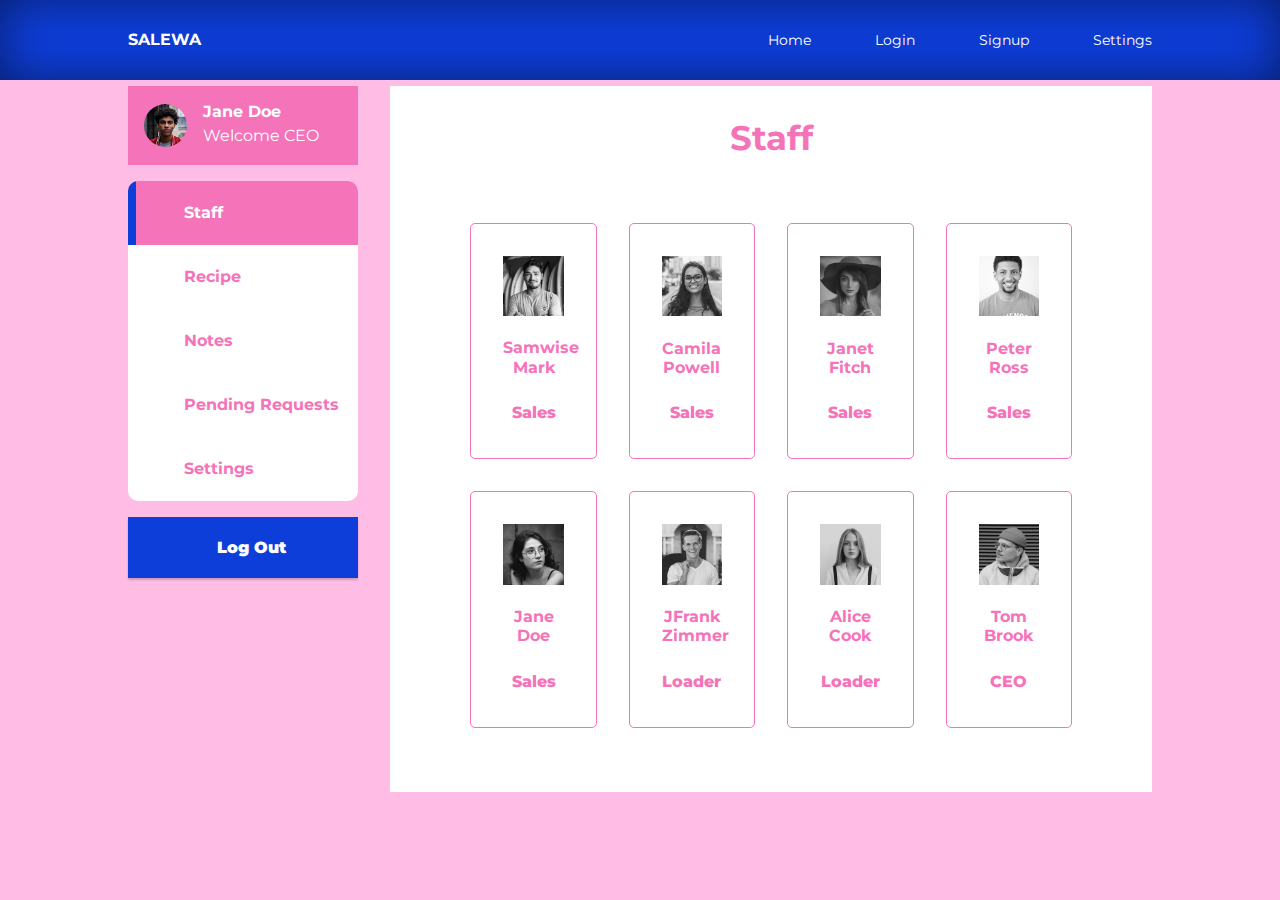
==== ceo.html @ d2c86ada "Add files via upload" ====
<!DOCTYPE html>
<html lang="en">
  <head>
    <meta charset="UTF-8" />
    <meta name="viewport" content="width=device-width, initial-scale=1.0" />

    <!--==================== FONT AWESOME ====================-->
    <link
      rel="stylesheet"
      href="https://cdnjs.cloudflare.com/ajax/libs/font-awesome/6.1.1/css/all.min.css"
      integrity="sha512-KfkfwYDsLkIlwQp6LFnl8zNdLGxu9YAA1QvwINks4PhcElQSvqcyVLLD9aMhXd13uQjoXtEKNosOWaZqXgel0g=="
      crossorigin="anonymous"
      referrerpolicy="no-referrer"
    />
    <!--=============== CSS ===============-->
    <link rel="stylesheet" href="./assets/css/style.css" />
    <link rel="stylesheet" href="./assets/css/ceo.css" />
    <link
      rel="stylesheet"
      href="https://unicons.iconscout.com/release/v4.0.0/css/line.css"
    />
    <title>Salewa: CEO</title>
  </head>

  <body>
    <!-- BEGINING OF NAVBAR -->
    <nav>
      <div class="container nav_container">
        <a href="index.html">
          <h4>SALEWA</h4>
        </a>
        <ul class="nav__menu">
          <li><a href="index.html">Home</a></li>
          <li><a href="./signin.html">Login</a></li>
          <li><a href="./signup.html">Signup</a></li>
          <li class="active"><a href="./ceo.html">Settings</a></li>
        </ul>
        <button id="open-menu-btn">
          <i class="fa fa-bars" aria-hidden="true"></i>
        </button>
        <button id="close-menu-btn">
          <i class="fa fa-times" aria-hidden="true"></i>
        </button>
      </div>
    </nav>

    <!-- END OF NAVBAR -->

    <main>
      <div class="container">
        <!-- Left Side -->
        <div class="left">
          <a class="profile">
            <div class="profile-photo">
              <img src="./assets/images/CEOprofile.jpg" alt="" />
            </div>
            <div class="handle">
              <h4>Jane Doe</h4>
              <p class="text-muted">Welcome CEO</p>
            </div>
          </a>

          <!-- Left Sidebar -->
          <div class="sidebar">
            <a class="menu-item active" data-target="#staff">
              <span><i class="uil uil-user-circle"></i></span>
              <h3>Staff</h3>
            </a>
            <a class="menu-item" data-target="#recipe">
              <span><i class="uil uil-book-open"></i></span>
              <h3>Recipe</h3>
            </a>
            <a class="menu-item" data-target="#notes">
              <span><i class="uil uil-notes"></i></span>
              <h3>Notes</h3>
            </a>
            <a class="menu-item" data-target="#pending-requests">
              <span><i class="uil uil-envelope-alt"></i></span>
              <h3>Pending Requests</h3>
            </a>
            <a class="menu-item" data-target="#settings">
              <span><i class="uil uil-setting"></i></span>
              <h3>Settings</h3>
            </a>
          </div>
          <div class="logout">
            <a class="btn btn-primary logout__button">
              <i class="uil uil-user-minus"></i><strong>Log Out</strong></a
            >
          </div>
        </div>

        <!-- Right Side -->
        <div class="right">
          <!--Begining of Staff-->
          <section class="section staff active" data-content id="staff">
            <h2>Staff</h2>
            <div class="staff__container">
              <article class="team__member">
                <div class="team__member-image">
                  <img src="./assets/images/tm1.jpg" />
                </div>
                <div class="team__member-info">
                  <h4>Samwise Mark</h4>
                  <p>Sales</p>
                </div>
              </article>
              <article class="team__member">
                <div class="team__member-image">
                  <img src="./assets/images/tm2.jpg" />
                </div>
                <div class="team__member-info">
                  <h4>Camila Powell</h4>
                  <p>Sales</p>
                </div>
              </article>
              <article class="team__member">
                <div class="team__member-image">
                  <img src="./assets/images/tm3.jpg" />
                </div>
                <div class="team__member-info">
                  <h4>Janet Fitch</h4>
                  <p>Sales</p>
                </div>
              </article>
              <article class="team__member">
                <div class="team__member-image">
                  <img src="./assets/images/tm4.jpg" />
                </div>
                <div class="team__member-info">
                  <h4>Peter Ross</h4>
                  <p>Sales</p>
                </div>
              </article>
              <article class="team__member">
                <div class="team__member-image">
                  <img src="./assets/images/tm5.jpg" />
                </div>
                <div class="team__member-info">
                  <h4>Jane Doe</h4>
                  <p>Sales</p>
                </div>
              </article>
              <article class="team__member">
                <div class="team__member-image">
                  <img src="./assets/images/tm6.jpg" />
                </div>
                <div class="team__member-info">
                  <h4>JFrank Zimmer</h4>
                  <p>Loader</p>
                </div>
              </article>
              <article class="team__member">
                <div class="team__member-image">
                  <img src="./assets/images/tm7.jpg" />
                </div>
                <div class="team__member-info">
                  <h4>Alice Cook</h4>
                  <p>Loader</p>
                </div>
              </article>
              <article class="team__member">
                <div class="team__member-image">
                  <img src="./assets/images/tm8.jpg" />
                </div>
                <div class="team__member-info">
                  <h4>Tom Brook</h4>
                  <p>CEO</p>
                </div>
              </article>
            </div>
          </section>
          <!--End of Staff-->

          <!--Begining of Recipe-->
          <section class="section recipes" data-content id="recipe">
            <h2>Recipe</h2>
            <div class="recipe__container">
              <article class="recipe">
                <div class="recipe__icon">
                  <i class="fa fa-plus" aria-hidden="true"></i>
                </div>
                <div class="recipe-menu">
                  <h4>White Cake Recipe</h4>
                  <div class="p">
                    <h5>Ingredients</h5>
                    <ul>
                      <li>1 cup white sugar</li>
                      <li>½ cup unsalted butter</li>
                      <li>2 large eggs</li>
                      <li>2 teaspoons vanilla extract</li>
                      <li>1 ½ cups all-purpose flour</li>
                      <li>1 ¾ teaspoons baking powder</li>
                      <li>½ cup milk</li>
                    </ul>
                    <br />
                    <h5>Directions</h5>
                    <ul>
                      <li>
                        Preheat the oven to 350 degrees F (175 degrees C).
                        Grease and flour a 9-inch square cake pan.
                      </li>
                      <li>
                        Cream sugar and butter together in a mixing bowl. Add
                        eggs, one at a time, beating briefly after each
                        addition. Mix in vanilla.
                      </li>
                      <li>
                        Combine flour and baking powder in a separate bowl. Add
                        to the wet ingredients and mix well. Add milk and stir
                        until smooth.
                      </li>
                      <li>
                        Pour batter into the prepared cake pan.Bake in the
                        preheated oven until the top springs back when lightly
                        touched, 30 to 40 minutes.
                      </li>
                      <li>Remove from the oven and cool completely. Enjoy!</li>
                    </ul>
                    <br />
                    <span class="action">
                      <button class="btn btn-primary">Edit Recipe</button>
                      <button class="btn btn-danger">Delete Recipe</button>
                    </span>
                  </div>
                </div>
              </article>
              <article class="recipe">
                <div class="recipe__icon">
                  <i class="fa fa-plus" aria-hidden="true"></i>
                </div>
                <div class="qrecipe-menu">
                  <h4>White Cake Recipe</h4>
                  <div class="p">
                    <h5>Ingredients</h5>
                    <ul>
                      <li>1 cup white sugar</li>
                      <li>½ cup unsalted butter</li>
                      <li>2 large eggs</li>
                      <li>2 teaspoons vanilla extract</li>
                      <li>1 ½ cups all-purpose flour</li>
                      <li>1 ¾ teaspoons baking powder</li>
                      <li>½ cup milk</li>
                    </ul>
                    <br />
                    <h5>Directions</h5>
                    <ul>
                      <li>
                        Preheat the oven to 350 degrees F (175 degrees C).
                        Grease and flour a 9-inch square cake pan.
                      </li>
                      <li>
                        Cream sugar and butter together in a mixing bowl. Add
                        eggs, one at a time, beating briefly after each
                        addition. Mix in vanilla.
                      </li>
                      <li>
                        Combine flour and baking powder in a separate bowl. Add
                        to the wet ingredients and mix well. Add milk and stir
                        until smooth.
                      </li>
                      <li>
                        Pour batter into the prepared cake pan.Bake in the
                        preheated oven until the top springs back when lightly
                        touched, 30 to 40 minutes.
                      </li>
                      <li>Remove from the oven and cool completely. Enjoy!</li>
                    </ul>
                    <br />
                    <span class="action">
                      <button class="btn btn-primary">Edit Recipe</button>
                      <button class="btn btn-danger">Delete Recipe</button>
                    </span>
                  </div>
                </div>
              </article>
              <article class="recipe">
                <div class="recipe__icon">
                  <i class="fa fa-plus" aria-hidden="true"></i>
                </div>
                <div class="recipe-menu">
                  <h4>White Cake Recipe</h4>
                  <div class="p">
                    <h5>Ingredients</h5>
                    <ul>
                      <li>1 cup white sugar</li>
                      <li>½ cup unsalted butter</li>
                      <li>2 large eggs</li>
                      <li>2 teaspoons vanilla extract</li>
                      <li>1 ½ cups all-purpose flour</li>
                      <li>1 ¾ teaspoons baking powder</li>
                      <li>½ cup milk</li>
                    </ul>
                    <br />
                    <h5>Directions</h5>
                    <ul>
                      <li>
                        Preheat the oven to 350 degrees F (175 degrees C).
                        Grease and flour a 9-inch square cake pan.
                      </li>
                      <li>
                        Cream sugar and butter together in a mixing bowl. Add
                        eggs, one at a time, beating briefly after each
                        addition. Mix in vanilla.
                      </li>
                      <li>
                        Combine flour and baking powder in a separate bowl. Add
                        to the wet ingredients and mix well. Add milk and stir
                        until smooth.
                      </li>
                      <li>
                        Pour batter into the prepared cake pan.Bake in the
                        preheated oven until the top springs back when lightly
                        touched, 30 to 40 minutes.
                      </li>
                      <li>Remove from the oven and cool completely. Enjoy!</li>
                    </ul>
                    <br />
                    <span class="action">
                      <button class="btn btn-primary">Edit Recipe</button>
                      <button class="btn btn-danger">Delete Recipe</button>
                    </span>
                  </div>
                </div>
              </article>
              <article class="recipe">
                <div class="recipe__icon">
                  <i class="fa fa-plus" aria-hidden="true"></i>
                </div>
                <div class="recipe-menu">
                  <h4>White Cake Recipe</h4>
                  <div class="p">
                    <h5>Ingredients</h5>
                    <ul>
                      <li>1 cup white sugar</li>
                      <li>½ cup unsalted butter</li>
                      <li>2 large eggs</li>
                      <li>2 teaspoons vanilla extract</li>
                      <li>1 ½ cups all-purpose flour</li>
                      <li>1 ¾ teaspoons baking powder</li>
                      <li>½ cup milk</li>
                    </ul>
                    <br />
                    <h5>Directions</h5>
                    <ul>
                      <li>
                        Preheat the oven to 350 degrees F (175 degrees C).
                        Grease and flour a 9-inch square cake pan.
                      </li>
                      <li>
                        Cream sugar and butter together in a mixing bowl. Add
                        eggs, one at a time, beating briefly after each
                        addition. Mix in vanilla.
                      </li>
                      <li>
                        Combine flour and baking powder in a separate bowl. Add
                        to the wet ingredients and mix well. Add milk and stir
                        until smooth.
                      </li>
                      <li>
                        Pour batter into the prepared cake pan.Bake in the
                        preheated oven until the top springs back when lightly
                        touched, 30 to 40 minutes.
                      </li>
                      <li>Remove from the oven and cool completely. Enjoy!</li>
                    </ul>
                    <br />
                    <span class="action">
                      <button class="btn btn-primary">Edit Recipe</button>
                      <button class="btn btn-danger">Delete Recipe</button>
                    </span>
                  </div>
                </div>
              </article>
              <article class="recipe">
                <div class="recipe__icon">
                  <i class="fa fa-plus" aria-hidden="true"></i>
                </div>
                <div class="recipe-menu">
                  <h4>White Cake Recipe</h4>
                  <div class="p">
                    <h5>Ingredients</h5>
                    <ul>
                      <li>1 cup white sugar</li>
                      <li>½ cup unsalted butter</li>
                      <li>2 large eggs</li>
                      <li>2 teaspoons vanilla extract</li>
                      <li>1 ½ cups all-purpose flour</li>
                      <li>1 ¾ teaspoons baking powder</li>
                      <li>½ cup milk</li>
                    </ul>
                    <br />
                    <h5>Directions</h5>
                    <ul>
                      <li>
                        Preheat the oven to 350 degrees F (175 degrees C).
                        Grease and flour a 9-inch square cake pan.
                      </li>
                      <li>
                        Cream sugar and butter together in a mixing bowl. Add
                        eggs, one at a time, beating briefly after each
                        addition. Mix in vanilla.
                      </li>
                      <li>
                        Combine flour and baking powder in a separate bowl. Add
                        to the wet ingredients and mix well. Add milk and stir
                        until smooth.
                      </li>
                      <li>
                        Pour batter into the prepared cake pan.Bake in the
                        preheated oven until the top springs back when lightly
                        touched, 30 to 40 minutes.
                      </li>
                      <li>Remove from the oven and cool completely. Enjoy!</li>
                    </ul>
                    <br />
                    <span class="action">
                      <button class="btn btn-primary">Edit Recipe</button>
                      <button class="btn btn-danger">Delete Recipe</button>
                    </span>
                  </div>
                </div>
              </article>
            </div>
            <button class="add-recipe btn btn-primary">Add Recipe</button>
            <p id="turn-on">See More...</p>
            <p id="turn-off">See Less...</p>
          </section>
          <!--End of Recipe-->

          <!--Begining of Notes-->
          <section class="section note recipes" data-content id="notes">
            <h2>Notes</h2>
            <div class="recipe__container">
              <article class="recipe">
                <div class="recipe__icon">
                  <i class="fa fa-plus" aria-hidden="true"></i>
                </div>
                <div class="recipe-menu">
                  <h4>Lorem</h4>
                  <div class="p">
                    <p>
                      Lorem ipsum dolor sit amet consectetur adipisicing elit.
                      Quia fugiat natus tenetur beatae incidunt qui a
                      repudiandae cupiditate eveniet corporis! Illum veniam,
                      praesentium culpa placeat ducimus non voluptates explicabo
                      dolore?
                    </p>
                    <span class="action">
                      <button class="btn btn-primary">Edit Note</button>
                      <button class="btn btn-danger">Delete Note</button>
                    </span>
                  </div>
                </div>
              </article>
              <article class="recipe">
                <div class="recipe__icon">
                  <i class="fa fa-plus" aria-hidden="true"></i>
                </div>
                <div class="recipe-menu">
                  <h4>Lorem</h4>
                  <div class="p">
                    <p>
                      Lorem ipsum dolor sit amet consectetur adipisicing elit.
                      Quia fugiat natus tenetur beatae incidunt qui a
                      repudiandae cupiditate eveniet corporis! Illum veniam,
                      praesentium culpa placeat ducimus non voluptates explicabo
                      dolore?
                    </p>
                    <span class="action">
                      <button class="btn btn-primary">Edit Note</button>
                      <button class="btn btn-danger">Delete Note</button>
                    </span>
                  </div>
                </div>
              </article>
              <article class="recipe">
                <div class="recipe__icon">
                  <i class="fa fa-plus" aria-hidden="true"></i>
                </div>
                <div class="recipe-menu">
                  <h4>Lorem</h4>
                  <div class="p">
                    <p>
                      Lorem ipsum dolor sit amet consectetur adipisicing elit.
                      Quia fugiat natus tenetur beatae incidunt qui a
                      repudiandae cupiditate eveniet corporis! Illum veniam,
                      praesentium culpa placeat ducimus non voluptates explicabo
                      dolore?
                    </p>
                    <span class="action">
                      <button class="btn btn-primary">Edit Note</button>
                      <button class="btn btn-danger">Delete Note</button>
                    </span>
                  </div>
                </div>
              </article>
            </div>
            <br />
            <button class="add-note btn btn-primary">Add Note</button>
            <p id="turn-on">See More...</p>
            <p id="turn-off">See Less...</p>
          </section>
          <!--End of Notes-->

          <!--Begining of Pending Requests-->
          <section
            class="section pending-requests"
            data-content
            id="pending-requests"
          >
            <div class="requests">
              <h2>Pending Requests</h2>
              <!-- Request -->
              <div class="request">
                <div class="info">
                  <div class="profile-photo">
                    <img src="./assets/images/tm4.jpg" alt="" />
                  </div>
                  <div>
                    <h5>Peter Ross</h5>
                    <p class="request-details">
                      Phone number change in profile
                    </p>
                    <small>2 days ago</small>
                  </div>
                </div>
                <div class="action">
                  <button class="btn btn-primary">Approve</button>
                  <button class="btn btn-danger">Decline</button>
                </div>
              </div>
              <!-- Request -->
              <div class="request">
                <div class="info">
                  <div class="profile-photo">
                    <img src="./assets/images/tm7.jpg" alt="" />
                  </div>
                  <div>
                    <h5>Alice Cook</h5>
                    <p class="request-details">Sign-up request</p>
                    <small>9 hours ago</small>
                  </div>
                </div>
                <div class="action">
                  <button class="btn btn-primary">Approve</button>
                  <button class="btn btn-danger">Decline</button>
                </div>
              </div>
            </div>
          </section>
          <!--End of Pending Requests-->

          <!--Begining of Settings-->
          <section class="section settings" data-content id="settings">
            <div class="setting">
              <h2>Settings</h2>
              <!-- Expenses -->
              <!-- <div class="expenses">
                
              </div> -->
              <!-- Price per item -->
              <div class="price-per-item">
                <h3>Product List</h3>
                <div class="info">
                  <table>
                    <tr>
                      <th>Item</th>
                      <th>Price</th>
                    </tr>
                    <tr>
                      <td class="item">8 inches single-layer Vanila Cake</td>
                      <td class="price">N8,000</td>
                    </tr>
                    <tr>
                      <td class="item">8 inches single-layer Vanila Cake</td>
                      <td class="price">N8,000</td>
                    </tr>
                    <tr>
                      <td class="item">8 inches single-layer Vanila Cake</td>
                      <td class="price">N8,000</td>
                    </tr>
                    <tr>
                      <td class="item">8 inches single-layer Vanila Cake</td>
                      <td class="price">N8,000</td>
                    </tr>
                    <tr>
                      <td class="item">8 inches single-layer Vanila Cake</td>
                      <td class="price">N8,000</td>
                    </tr>
                    <tr>
                      <td class="item">8 inches single-layer Vanila Cake</td>
                      <td class="price">N8,000</td>
                    </tr>
                  </table>
                </div>
                <div class="price-action">
                  <button class="btn btn-primary">Edit</button>
                </div>
              </div>
              <!-- Update Company Profile -->
              <div class="profile-update">
                <h3>Profile Update</h3>
                <div class="info">
                  <div class="company--logo">
                    <h4>Company Logo</h4>
                    <img
                      class="company-logo"
                      src="./assets/images/logo.png"
                      alt=""
                    />
                    <button class="btn btn-primary">Change</button>
                  </div>
                  <div class="language">
                    <label for="languages">Select Language:</label>
                    <select name="languages" id="languages">
                      <option selected value="English">English</option>
                      <option value="French">French</option>
                      <option value="Italian">Italian</option>
                      <option value="German">Greman</option>
                    </select>
                  </div>
                  <div class="bakery-name">
                    <h4>Bakery Name</h4>
                    <p class="bakery-name request">Lorem, ipsum.</p>
                    <button class="btn btn-primary">Edit</button>
                  </div>
                  <div class="motto">
                    <h4>Motto</h4>
                    <p class="motto request">
                      Lorem ipsum dolor sit amet, consectetur adipisicing elit.
                      Adipisci illum sit quaerat facilis voluptates provident
                      possimus earum omnis sint? Error, ut quam eaque
                      repudiandae in vitae vero porro earum facere?
                    </p>
                    <button class="btn btn-primary">Edit</button>
                  </div>
                  <div class="address">
                    <h4>Company Address</h4>
                    <p class="address request">
                      Lorem ipsum dolor, sit amet consectetur adipisicing elit.
                      Quo, sapiente.
                    </p>
                    <button class="btn btn-primary">Edit</button>
                  </div>
                  <div class="anniversary-date">
                    <h4>Anniversary Date</h4>
                    <p class="anniversary request">10th July 2023</p>
                    <input class="btn btn-primary" type="date" />
                  </div>
                </div>
              </div>
            </div>
          </section>
          <!--End of Settings-->
        </div>
      </div>
    </main>

    <!-- Staff Pop-up -->
    <div class="open-staff">
      <div class="card container">
        <div class="staff-info request">
          <div class="profile-items">
            <div class="profile-photo">
              <img src="./assets/images/tm7.jpg" alt="" />
            </div>
            <div>
              <h3>Alice Cook</h3>
              <p>Sales</p>
            </div>
          </div>
          <div class="close-btn">
            <a class="close-modal">Close</a>
          </div>
        </div>
        <!-- Staff Profile -->
        <div class="staff-profile">
          <h3>Profile</h3>
          <p>
            <strong>Name:</strong> Alice Cook <br />
            <strong>Email: </strong> user@example.com <br />
            <strong>Address:</strong> Lorem ipsum dolor sit amet consectetur
            adipisicing elit. Quis? <br />
            <strong>Phone Number:</strong> 0123 456 7890 <br />
            <strong>Sex:</strong> Female <br />
            <strong>Date of Birth:</strong> 12th June 1998
          </p>
          <button class="btn btn-primary">Edit</button>
        </div>
        <!-- sales Record -->
        <div class="sales-record">
          <h3>Sales Record</h3>
          <div class="info">
            <table>
              <tr>
                <th>Date</th>
                <th>Products</th>
                <th>
                  QTY <br />
                  Loaded
                </th>
                <th>QTY <br />Returned</th>
                <th>QTY <br />Changed</th>
                <th>
                  QTY <br />
                  Sold
                </th>
                <th>
                  Total <br />
                  Amount
                </th>
              </tr>
              <tr>
                <td class="date" rowspan="4">20-06-2023</td>
                <td class="item">Bread</td>
                <td class="qty-loaded">20</td>
                <td class="qty-returned">2</td>
                <td class="qty-changed">5</td>
                <td class="qty-sold">14</td>
                <td class="total">N11,490</td>
              </tr>
              <tr>
                <td class="item">Biscuit</td>
                <td class="qty-loaded">20</td>
                <td class="qty-returned">2</td>
                <td class="qty-changed">5</td>
                <td class="qty-sold">14</td>
                <td class="total">N11,490</td>
              </tr>
              <tr>
                <td class="item">Cookies</td>
                <td class="qty-loaded">30</td>
                <td class="qty-returned">2</td>
                <td class="qty-changed">5</td>
                <td class="qty-sold">14</td>
                <td class="total">N11,490</td>
              </tr>
              <tr>
                <td class="item">Coffee</td>
                <td class="qty-loaded">50</td>
                <td class="qty-returned">2</td>
                <td class="qty-changed">5</td>
                <td class="qty-sold">14</td>
                <td class="total">N11,490</td>
              </tr>
              <tr>
                <td class="date" rowspan="3">21-06-2023</td>
                <td class="item">Chocolate cake</td>
                <td class="qty-loaded">10</td>
                <td class="qty-returned">2</td>
                <td class="qty-changed">5</td>
                <td class="qty-sold">14</td>
                <td class="total">N11,490</td>
              </tr>
              <tr>
                <td class="item">Bread</td>
                <td class="qty-loaded">20</td>
                <td class="qty-returned">2</td>
                <td class="qty-changed">5</td>
                <td class="qty-sold">14</td>
                <td class="total">N11,490</td>
              </tr>
              <tr>
                <td class="item">Vanila Cake</td>
                <td class="qty-loaded">6</td>
                <td class="qty-returned">2</td>
                <td class="qty-changed">5</td>
                <td class="qty-sold">14</td>
                <td class="total">N11,490</td>
              </tr>
            </table>
          </div>
          <div class="expense-action">
            <button class="btn btn-primary">Download</button>
          </div>
        </div>
        <!-- Expenses -->
        <div class="expenses">
          <h3>Expenses</h3>
          <div class="info">
            <table>
              <tr>
                <th>Expenditure</th>
                <th>Amount</th>
              </tr>
              <tr>
                <td class="expense">12 liters fuel on the 2nd August, 2023</td>
                <td class="amount">N12,000</td>
              </tr>
              <tr>
                <td class="expense">Purchase of mixer equipment</td>
                <td class="amount">N7,000</td>
              </tr>
              <tr>
                <td class="expense">Change of faulty socket</td>
                <td class="amount">N1,000</td>
              </tr>
              <tr>
                <td class="expense">Staff Salary for July</td>
                <td class="amount">N30,000</td>
              </tr>
              <tr>
                <td class="total-expense">Total</td>
                <td class="total-amount">N50,000</td>
              </tr>
            </table>
          </div>
          <div class="expense-action">
            <button class="btn btn-primary">Edit</button>
          </div>
        </div>
      </div>
    </div>

    <!--=============== MAIN JS ===============-->
    <script src="./main.js"></script>
  </body>
</html>
---- assets/css/style.css ----
@import url("https://fonts.googleapis.com/css?family=Montserrat:200,300,400,500,600,700,800,900&display=swap");
/* CUSTOM PROPERTIES */

* {
  margin: 0;
  padding: 0;
  border: 0;
  outline: 0;
  text-decoration: none;
  box-sizing: border-box;
  list-style: none;
}

:root {
  --color-primary: #0e3eda;
  --color-success: #00bf8e;
  --color-warning: #f7c94b;
  --color-danger: #f02d2d;
  --color-danger-variant: rgba(247, 88, 66, 0.4);
  --color-white: #fff;
  --color-light: rgba(255, 255, 255, 0.7);
  --color-black: #000;
  --color-bg: #ffddee;
  --color-bg1: #ffbde6;
  --color-bg2: #f473b9;
  --container-width-lg: 80%;
  --container-width-md: 90%;
  --container-width-sm: 94%;
  --transition: all 0.4s ease;
  --card-padding: 1rem;
  --border-radius: 2rem;
}

body {
  font-family: "Montserrat", sans-serif;
  line-height: 1.7;
  color: var(--color-white);
  background: var(--color-bg1);
}

.container {
  width: var(--container-width-lg);
  margin: 0 auto;
}

section {
  padding: 6rem 0;
}

section h2 {
  text-align: center;
  margin-bottom: 4rem;
}

h1,
h2,
h3,
h4,
h5 {
  line-height: 1.2;
}

h1 {
  font-size: 2.4rem;
}

h2 {
  font-size: 2.1rem;
}

h3 {
  font-size: 1.6rem;
}

h4 {
  font-size: 1.3.4rem;
}

a {
  color: var(--color-white);
}

hr {
  color: var(--color-bg2);
}

img {
  width: 100%;
  display: block;
  object-fit: cover;
}

.btn {
  display: inline-block;
  background: var(--color-white);
  color: var(--color-black);
  padding: 1rem 2rem;
  border: 1px solid transparent;
  font-weight: 500;
  transition: var(--transition);
}

.btn:hover {
  background: var(--color-bg2);
  color: var(--color-white);
  border-color: var(--color-white);
}

.btn-primary {
  background: var(--color-primary);
  color: var(--color-white);
}
/* BEGINING OF NAVBAR */

nav {
  width: 100vw;
  height: 5rem;
  position: fixed;
  top: 0;
  z-index: 11;
  background-color: var(--color-primary);
  box-shadow: inset 0 0 3rem rgba(0, 0, 0, 0.5);
}

.nav_container {
  height: 100%;
  display: flex;
  justify-content: space-between;
  align-items: center;
}

nav button {
  display: none;
}

.nav__menu {
  display: flex;
  align-items: center;
  gap: 4rem;
}

.nav__menu a {
  font-size: 0.9rem;
  font-weight: 400;
  transition: var(--transition);
}

.nav__menu a:hover {
  font-weight: 700;
}

.active {
  font-weight: 800;
}
/* END OF NAVBAR */

/* BEGINING OF HEADER */

header {
  position: relative;
  top: 5rem;
  overflow: hidden;
  height: 100vh;
  margin-bottom: 5rem;
}

.header__container {
  display: grid;
  grid-template-columns: 1fr 1fr;
  align-items: center;
  gap: 5rem;
  height: 100%;
}

.header__left p {
  margin: 1rem 0 2.4rem;
}
/* END OF header */

/* Footer Section */

footer {
  background: var(--color-white);
}

.footer-container {
  display: grid;
  grid-template-columns: 50% 23% 27%;
  gap: 1rem;
  padding: 2rem 0;
}

footer .col {
  display: flex;
  flex-direction: column;
  align-items: flex-start;
  margin-bottom: 20px;
}

footer .logo {
  margin-bottom: 30px;
  height: 5rem;
  width: auto;
}

footer h4 {
  font-size: 18px;
  padding-bottom: 20px;
  color: var(--color-bg2);
}

footer p {
  font-size: 16px;
  margin: 0 0 8px 0;
  color: #222;
}

footer a {
  font-size: 16px;
  text-decoration: none;
  color: #222;
  margin-bottom: 10px;
}

footer .follow {
  margin-top: 20px;
}

footer .follow i {
  color: #222;
  padding-right: 4px;
  cursor: pointer;
}

footer .install .row img {
  border: 1px solid var(--color-bg2);
  border-radius: 6px;
}

footer .install img {
  margin: 10px 0 15px 0;
}

footer .follow i:hover,
footer a:hover {
  color: var(--color-primary);
}

footer .copyright {
  width: 100%;
  text-align: center;
}

/* TABLET SIZE MEDIA QUERY */

@media screen and (max-width: 1000px) {
  .container {
    width: var(--container-width-md);
  }
  h1 {
    font-size: 2.2rem;
  }
  h2 {
    font-size: 1.7rem;
  }
  h3 {
    font-size: 1.4rem;
  }
  h4 {
    font-size: 1.2rem;
  }
  /* NAVBAR */
  nav button {
    display: inline-block;
    background: transparent;
    font-size: 1.8rem;
    color: var(--color-white);
    cursor: pointer;
  }
  nav button#close-menu-btn {
    display: none;
  }
  .nav__menu {
    position: fixed;
    top: 5rem;
    right: 5%;
    height: fit-content;
    width: 18rem;
    flex-direction: column;
    gap: 0;
    display: none;
  }
  .nav__menu li {
    width: 100%;
    height: 4rem;
    animation: animateNavItems 0.4s linear forwards;
    transform-origin: top right;
    opacity: 0;
  }
  .nav__menu li:nth-child(2) {
    animation-delay: 0.2s;
  }
  .nav__menu li:nth-child(3) {
    animation-delay: 0.4s;
  }
  .nav__menu li:nth-child(4) {
    animation-delay: 0.6s;
  }
  @keyframes animateNavItems {
    0% {
      transform: rotateZ(-90deg) rotateX(90deg) scale(0.1);
    }
    100% {
      transform: rotateZ(0deg) rotateX(0deg) scale(1);
      opacity: 1;
    }
  }
  .nav__menu li a {
    background: var(--color-primary);
    box-shadow: -4rem 6rem 10rem rgba(0, 0, 0, 0.6);
    width: 100%;
    height: 100%;
    display: grid;
    place-items: center;
  }
  .nav__menu li a:hover {
    background: var(--color-bg2);
  }

  /* header */

  /* Footer */

  .footer-container {
    display: grid;
    grid-template-columns: 40% 60%;
  }

  .col-1 {
    grid-column: 1 / span 2;
  }

  .copyright {
    grid-column: 1 / span 2;
  }
}

/* MOBILE SIZE MEDIA QUERY */

@media screen and (max-width: 590px) {
  h1,
  h2,
  h3,
  h4,
  h5 {
    line-height: 1;
  }

  h1 {
    font-size: 1.6rem;
  }

  h2 {
    font-size: 1.3rem;
  }

  h3 {
    font-size: 1rem;
  }

  h4 {
    font-size: 0.8rem;
  }
  .container {
    width: var(--container-width-sm);
  }
  /* NAVBAR */
  nav {
    padding: 0 1rem;
  }
  .nav__menu {
    right: 3%;
  }
  /* HEADER */

  .header__container {
    display: grid;
    grid-template-columns: 1fr;
    align-items: center;
    text-align: center;
    min-height: 85vh;
    height: max-content;
    margin-top: 0;
    gap: 0;
  }

  .header__right {
    grid-row: 1 / 1;
  }
  header {
    height: max-content;
    padding: 2rem;
  }
  .header__left p {
    margin-bottom: 1.3rem;
  }

  /* Footer */

  .footer-container {
    grid-template-columns: 1fr;
    padding: 0.3rem;
  }

  .col-1 {
    grid-column: 1 / 1;
  }

  .copyright {
    grid-column: 1 / 1;
  }
}
---- assets/css/ceo.css ----
main {
  position: relative;
  top: 5.4rem;
}

main .container {
  display: grid;
  grid-template-columns: 18vw auto;
  column-gap: 2rem;
  position: relative;
}

.btn {
  font-weight: 700;
  box-shadow: 0px 2px 2px 0px rgba(0, 0, 0, 0.2);
}

.profile-photo {
  width: 2.7rem;
  aspect-ratio: 1/1;
  border-radius: 50%;
  overflow: hidden;
}

.text-muted {
  color: var(--color-white);
}

/* left*/
main .container .left {
  height: max-content;
  position: sticky;
  top: 5.4rem;
}

main .container .left .profile {
  padding: var(--card-padding);
  background: var(--color-bg2);
  border-radius: var(--card-border-radius);
  display: flex;
  align-items: center;
  column-gap: 1rem;
  width: 100%;
}
/* sidebar */

.left .sidebar {
  margin-top: 1rem;
  background: var(--color-white);
  border-radius: 10px;
}

.left .sidebar .menu-item {
  display: flex;
  align-items: center;
  height: 4rem;
  cursor: pointer;
  transition: all 0.3s ease;
  position: relative;
}

.left .sidebar .menu-item:hover {
  background: var(--color-bg2);
}

.left .sidebar .menu-item:hover h3,
.left .sidebar .menu-item:hover i {
  color: var(--color-white);
}

.left .sidebar .menu-item:first-child:hover {
  border-radius: 10px 10px 0 0;
}

.left .sidebar .menu-item:last-child:hover {
  border-radius: 0 0 10px 10px;
}

.left .sidebar i {
  font-size: 1.4rem;
  color: var(--color-bg2);
  margin-left: 2rem;
  position: relative;
}

.left .sidebar i .notification-count {
  background: var(--color-danger);
  color: white;
  font-size: 0.7rem;
  width: fit-content;
  border-radius: 0.8rem;
  padding: 0.1rem 0.4rem;
  position: absolute;
  top: -0.2rem;
  right: -0.3rem;
}

.left .sidebar h3 {
  margin-left: 1.5rem;
  font-size: 1rem;
  color: var(--color-bg2);
}

.left .sidebar .active {
  background: var(--color-bg2);
}

.left .sidebar .active i,
.left .sidebar .active h3 {
  color: var(--color-white);
}

.left .sidebar .active::before {
  content: "";
  display: block;
  width: 0.5rem;
  height: 100%;
  position: absolute;
  background: var(--color-primary);
}

.left .sidebar .menu-item:first-child.active {
  overflow: hidden;
  border-radius: 10px 10px 0 0;
}

.left .sidebar .menu-item:last-child.active {
  overflow: hidden;
  border-radius: 0 0 10px 10px;
}

.left .btn {
  margin-top: 1rem;
  width: 100%;
  text-align: center;
  padding: 1rem 0;
}

.left .btn i {
  padding-right: 1rem;
}

/* Switching to different tabs */

section {
  display: none;
}

section.active[data-content] {
  display: block;
}

/* STAFF SECTION */

.staff {
  background: var(--color-white);
  padding: 2rem 5rem 4rem;
}

.staff h2 {
  color: var(--color-bg2);
}

.staff__container {
  display: grid;
  grid-template-columns: repeat(4, 1fr);
  gap: 2em;
}

.team__member {
  background: transparent;
  padding: 2rem;
  border: 1px solid var(--color-bg2);
  border-radius: 5px;
  transition: var(--transition);

  overflow: hidden;
  color: var(--color-bg2);
}

.team__member:hover {
  background: var(--color-bg2);
  border-color: transparent;
  color: var(--color-white);
}

.team__member-image {
  z-index: 1;
}

.team__member-image img {
  filter: saturate(0);
  z-index: 1;
}

.team__member:hover img {
  filter: saturate(1);
}

.team__member-info * {
  text-align: center;
  margin-top: 1.4rem;
}

/* END OF STAFF SECTION */

/* BEGINING OF RECIPE SECTION */

.recipes {
  background: var(--color-white);
  padding: 2rem 5rem 4rem;
}

.recipes .add-recipe {
  margin-top: 3rem;
  width: 15rem;
}

.recipes h2 {
  color: var(--color-bg2);
}

.recipe__container {
  display: grid;
  grid-template-columns: repeat(2, 1fr);
  gap: 1em;
}

.recipe {
  padding: 2rem;
  display: flex;
  align-items: center;
  gap: 1.4rem;
  height: fit-content;
  background: transparent;
  cursor: pointer;
  border: 1px solid var(--color-bg2);
  border-radius: 5px;
  color: var(--color-bg2);
}

.recipe h4 {
  font-size: 1rem;
  line-height: 2.2;
}

.recipe__icon {
  align-self: flex-start;
  font-size: 1.2rem;
}

.recipe .p {
  margin-top: 0.8rem;
  display: none;
}

.recipe.open {
  border: 1px solid transparent;
  color: var(--color-white);
  background: var(--color-bg2);
}

.recipe.open .p {
  display: block;
}

.action .btn-danger {
  background: var(--color-danger);
  color: var(--color-white);
}

.action .btn-primary:hover {
  background: var(--color-primary);
}

.recipes #turn-off,
.recipes #turn-on {
  width: 100%;
  display: grid;
  text-align: center;
  padding-top: 2rem;
  cursor: pointer;
  display: none;
}

/* END OF RECIPE SECTION */

/* NOTES SECTION */

.note.recipes .add-note {
  width: 15rem;
  margin-top: 1rem;
}

/* START OF PENDING REQUESTS */

.pending-requests {
  background: var(--color-white);
  padding: 2rem 5rem 4rem;
}

.requests {
  margin-top: 1rem;
}

.requests h2 {
  color: var(--color-bg2);
}

.pending-requests .profile-photo {
  width: 4.5rem;
  aspect-ratio: 1/1;
  border-radius: 100;
  overflow: hidden;
}

.request {
  background: transparent;
  padding: var(--card-padding);
  border: 1px solid var(--color-bg2);
  border-radius: 5px;
  margin-bottom: 0.7rem;
  color: var(--color-bg2);
  padding: 1rem 3rem;
}

.request .info {
  display: flex;
  gap: 1rem;
  margin-bottom: 1rem;
}

.request-details {
  color: var(--color-bg2);
}

.request .action {
  display: flex;
  gap: 1rem;
}

.action .btn-danger {
  background: var(--color-danger);
  color: var(--color-white);
}

.action .btn-primary:hover {
  background: var(--color-primary);
}

/* END OF PENDING REQUESTS */

/*BEGINING OF SETTINGS*/
.settings {
  background: var(--color-white);
  padding: 2rem 5rem 4rem;
}

.settings h2 {
  color: var(--color-bg2);
  margin-bottom: 0;
}

.settings h3,
.settings h4 {
  color: var(--color-bg2);
  text-align: center;
  padding: 1rem 0;
}

.settings p {
  color: var(--color-bg2);
}

.setting {
  display: grid;
  grid-template-columns: 1fr;
  gap: 1rem;
}

.profile-update img {
  display: block;
  margin: auto;
}

.profile-update {
  text-align: center;
}

table {
  width: 100%;
  padding: 2rem 0rem;
}
th {
  background: var(--color-bg2);
  height: 5rem;
  font-size: 1.5rem;
}
td {
  background: var(--color-bg1);
  height: 3rem;
  font-size: 1rem;
}
/*Expenses*/
.expense {
  padding-left: 3rem;
}
.amount {
  display: flex;
  align-items: center;
  justify-content: space-around;
}
.total-expense {
  background: var(--color-bg2);
  padding-left: 3rem;
}
.total-amount {
  background: var(--color-bg2);
  display: flex;
  align-items: center;
  justify-content: space-around;
}
.expense-action {
  display: flex;
  justify-content: end;
}

.expense-action button {
  width: 15rem;
}
/*Price of Items*/

.item {
  padding-left: 3rem;
}
.price {
  display: flex;
  align-items: center;
  justify-content: space-around;
}

.price-action {
  display: flex;
  justify-content: end;
}

.price-action button {
  width: 15rem;
}
/*Update Profile*/
.info {
  display: grid;
  gap: 2rem;
}

.company-logo {
  height: 20rem;
  width: auto;
  border-radius: 50%;
}
.language {
  color: var(--color-bg2);
  font-weight: 700;
  padding: 2rem 0;
}

.language option {
  background: var(--color-bg2);
  display: block;
  padding: 10px 20px;
}

/*END OF SETTINGS*/

/* BEGINING OF STAFF POPUP MODAL */
.open-staff {
  background: rgba(255, 255, 255, 0.5);
  width: 100vw;
  height: 100vh;
  position: fixed;
  top: 0;
  left: 0;
  z-index: 100;
  display: none;
  place-items: center;
  font-size: 0.9rem;
  overflow-y: auto;
}

.open-staff .card {
  background: var(--color-white);
  padding: 3rem;
  border-radius: var(--card-border-radius);
  width: 60%;
  box-shadow: 0 0 1rem var(--color-primary);
}

.open-staff button {
  margin-bottom: 3rem;
}

.open-staff .staff-info {
  display: flex;
  margin-bottom: 2rem;
  justify-content: space-between;
}
.profile-items {
  display: flex;
  gap: 1rem;
}

.profile-items .profile-photo {
  align-self: center;
}

.close-btn .close-modal {
  color: var(--color-bg2);
  cursor: pointer;
}

.staff-info,
.staff-profile,
.open-staff h3 {
  color: var(--color-bg2);
}

.staff-profile p {
  padding-bottom: 1rem;
}

.date,
.qty-loaded,
.qty-changed,
.qty-returned,
.qty-sold,
.total {
  text-align: center;
}

/* END OF STAFF POPUP MODAL */

/* SALES PAGE */
/* Current Day Sales */

.current {
  background: var(--color-white);
  padding: 2rem 5rem 4rem;
}

.current h2 {
  margin-bottom: 0;
}

.current h2,
.current h3,
.current h4 {
  color: var(--color-bg2);
  text-align: center;
  padding: 1rem 0;
}

.current .expense-action {
  gap: 1rem;
}

.current .date {
  background: var(--color-primary);
}

/* Records */

.records {
  background: var(--color-white);
  padding: 2rem 5rem 4rem;
}

.records h2 {
  margin-bottom: 0;
}

.records h2,
.records h3,
.records h4 {
  color: var(--color-bg2);
  text-align: center;
  padding: 1rem 0;
}

.profile {
  background: var(--color-white);
  padding: 2rem 5rem 4rem;
}

.profile h2 {
  margin-bottom: 0;
}

.profile h2,
.profile h3 {
  color: var(--color-bg2);
  text-align: center;
  padding: 1rem 0;
}

.profile-class p,
.update-profile h4 {
  color: var(--color-bg2);
}

textarea {
  background: var(--color-bg1);
  display: flex;
  width: 100%;
  font-family: Verdana, Geneva, Tahoma, sans-serif;
  font-weight: 600;
  padding: 2rem;
  margin-bottom: 2rem;
}

.password-change a {
  color: var(--color-bg2);
}

/* TABLET SIZE MEDIA QUERY */

@media screen and (max-width: 1400px) {
  th {
    font-size: 0.8rem;
  }

  td {
    font-size: 0.8rem;
  }
}

@media screen and (max-width: 1200px) {
  h1 {
    font-size: 1.6rem;
  }

  h2 {
    font-size: 1.3rem;
  }

  h3 {
    font-size: 1rem;
  }

  h4 {
    font-size: 0.8rem;
  }
  th {
    font-size: 0.8rem;
  }

  td {
    font-size: 0.7rem;
  }
  .container {
    width: var(--container-width-sm);
  }

  main .container {
    grid-template-columns: 25% auto;
  }

  section h2 {
    margin-bottom: 2rem;
  }

  section .action {
    display: grid;
    gap: 0.5rem;
  }

  .team__member-image img {
    filter: saturate(1);
  }

  .recipe__container {
    gap: 0.8rem;
  }

  .recipe {
    padding: 1rem;
    gap: 1rem;
  }

  .recipe.open .p {
    font-size: 0.8rem;
    font-weight: 500;
  }
  .p li {
    font-weight: 500;
  }
  .open-staff .card {
    width: 100%;
  }
  .btn {
    padding: 0.8rem 1.5rem;
  }
  .settings table .item {
    padding-left: 1rem;
  }
}

@media screen and (max-width: 1024px) {
  main .container {
    grid-template-columns: 27% auto;
  }

  .staff,
  .recipes,
  .notes,
  .pending-requests,
  .settings {
    padding: 2rem 2rem 4rem;
  }

  .staff__container {
    grid-template-columns: repeat(3, 1fr);
    gap: 0.8rem;
  }
  .recipe__container {
    grid-template-columns: 1fr;
  }
}

@media screen and (max-width: 750px) {
  .staff__container {
    grid-template-columns: repeat(2, 1fr);
    gap: 0.8rem;
  }
  .settings table {
    padding-top: 0;
  }
}

@media screen and (max-width: 600px) {
  .left .handle,
  .left .sidebar h3,
  .left strong {
    display: none;
  }

  .container {
    grid-template-columns: 1fr;
  }

  main .container .left .profile {
    background: transparent;
    justify-content: center;
  }

  main .container {
    grid-template-columns: 15% auto;
  }
}

@media screen and (max-width: 550px) {
  th {
    font-size: 0.6rem;
  }
  td {
    font-size: 0.6rem;
  }
  main {
    top: 4.5rem;
    margin-bottom: 6rem;
  }

  main .container {
    grid-template-columns: 1fr;
    width: 100%;
  }

  main .container .left {
    position: fixed;
    bottom: 0;
    left: 0;
    top: auto;
    width: 100%;
    background: var(--color-bg2);
    z-index: 10;
    display: grid;
    grid-template-columns: 1fr;
  }

  main .container .left .profile {
    /* padding: 0;
    width: 3rem; */
    display: none;
  }

  .left .sidebar {
    margin: 0 1rem;
    border-radius: 0;
    justify-content: space-between;
    display: flex;
    background: transparent;
  }
  .left .sidebar .menu-item:first-child.active {
    overflow: hidden;
    border-radius: 0;
  }
  .left .sidebar .menu-item:first-child:hover {
    border-radius: 0;
  }
  .left .sidebar .menu-item:last-child.active {
    overflow: hidden;
    border-radius: 0;
  }
  .left .sidebar .menu-item:last-child:hover {
    border-radius: 0;
  }

  .left .sidebar i {
    margin: 0;
    padding: 0.5rem;
    color: var(--color-white);
  }

  .left .sidebar .active::before {
    height: 0.5rem;
    width: 100%;
    bottom: 0;
  }

  .left .btn {
    margin: 0;
  }
  .left .logout {
    display: none;
  }

  section {
    min-height: 100vh;
  }

  .team__member {
    padding: 1rem;
  }

  .team__member-info * {
    margin-top: 0.8rem;
    font-size: 0.7rem;
  }

  .staff,
  .recipes,
  .pending-requests,
  .settings {
    padding: 2rem 1rem 4rem;
  }
  .recipes .add-recipe,
  .note.recipes .add-note {
    width: 100%;
  }

  .pending-requests .request {
    padding: 1rem;
  }

  .pending-requests .request * {
    font-size: 0.8rem;
  }

  .price-action {
    justify-content: center;
  }

  .settings .request {
    padding: 1rem;
    font-size: 0.8rem;
    font-weight: 600;
  }

  .profile-update .info {
    gap: 1rem;
  }

  .company-logo {
    height: 10rem;
  }

  .open-staff .card {
    padding: 0.8rem;
  }

  .open-staff .card .item {
    padding-left: 0.5rem;
  }

  .open-staff .request {
    padding: 1rem;
  }

  .open-staff .expense-action {
    justify-content: center;
  }

  .open-staff .info .expense {
    padding-left: 0.5rem;
  }
}
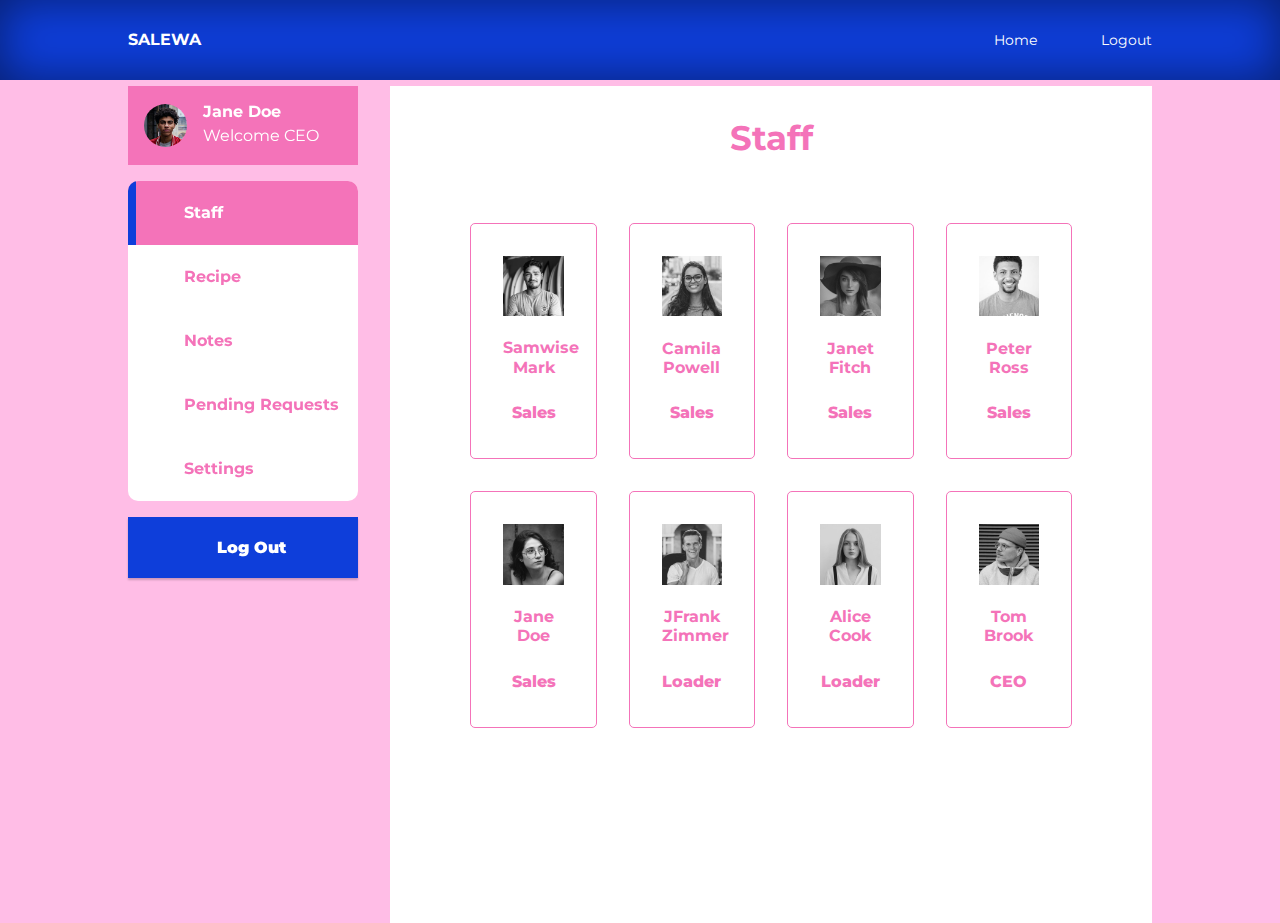
==== commit 3ac91aba: "Add files via upload" ====
--- a/ceo.html
+++ b/ceo.html
@@ -31,9 +31,8 @@
         </a>
         <ul class="nav__menu">
           <li><a href="index.html">Home</a></li>
-          <li><a href="./signin.html">Login</a></li>
-          <li><a href="./signup.html">Signup</a></li>
-          <li class="active"><a href="./ceo.html">Settings</a></li>
+
+          <li class="active"><a href="./ceo.html">Logout</a></li>
         </ul>
         <button id="open-menu-btn">
           <i class="fa fa-bars" aria-hidden="true"></i>
@@ -423,8 +422,6 @@
               </article>
             </div>
             <button class="add-recipe btn btn-primary">Add Recipe</button>
-            <p id="turn-on">See More...</p>
-            <p id="turn-off">See Less...</p>
           </section>
           <!--End of Recipe-->
 
@@ -498,8 +495,6 @@
             </div>
             <br />
             <button class="add-note btn btn-primary">Add Note</button>
-            <p id="turn-on">See More...</p>
-            <p id="turn-off">See Less...</p>
           </section>
           <!--End of Notes-->
 
@@ -562,7 +557,7 @@
               <!-- Price per item -->
               <div class="price-per-item">
                 <h3>Product List</h3>
-                <div class="info">
+                <div class="info table">
                   <table>
                     <tr>
                       <th>Item</th>
@@ -691,7 +686,7 @@
         <!-- sales Record -->
         <div class="sales-record">
           <h3>Sales Record</h3>
-          <div class="info">
+          <div class="info table">
             <table>
               <tr>
                 <th>Date</th>
@@ -778,13 +773,15 @@
         <!-- Expenses -->
         <div class="expenses">
           <h3>Expenses</h3>
-          <div class="info">
+          <div class="info table">
             <table>
               <tr>
+                <th>Date</th>
                 <th>Expenditure</th>
                 <th>Amount</th>
               </tr>
               <tr>
+                <td class="date" rowspan="2">12-06-2023</td>
                 <td class="expense">12 liters fuel on the 2nd August, 2023</td>
                 <td class="amount">N12,000</td>
               </tr>
@@ -793,15 +790,17 @@
                 <td class="amount">N7,000</td>
               </tr>
               <tr>
+                <td class="date">14-06-2023</td>
                 <td class="expense">Change of faulty socket</td>
                 <td class="amount">N1,000</td>
               </tr>
               <tr>
+                <td class="date">15-06-2023</td>
                 <td class="expense">Staff Salary for July</td>
                 <td class="amount">N30,000</td>
               </tr>
               <tr>
-                <td class="total-expense">Total</td>
+                <td class="total-expense" colspan="2">Total</td>
                 <td class="total-amount">N50,000</td>
               </tr>
             </table>
--- a/assets/css/style.css
+++ b/assets/css/style.css
@@ -186,6 +186,7 @@
 .footer-container {
   display: grid;
   grid-template-columns: 50% 23% 27%;
+
   gap: 1rem;
   padding: 2rem 0;
 }
@@ -247,7 +248,7 @@
 }
 
 footer .copyright {
-  width: 100%;
+  grid-column: 1 / span 3;
   text-align: center;
 }
 
@@ -283,9 +284,10 @@
   .nav__menu {
     position: fixed;
     top: 5rem;
-    right: 5%;
+    right: 0;
+    left: 0;
     height: fit-content;
-    width: 18rem;
+    width: 100%;
     flex-direction: column;
     gap: 0;
     display: none;
@@ -338,6 +340,10 @@
 
   .col-1 {
     grid-column: 1 / span 2;
+  }
+
+  .stacked {
+    grid-column: 1 / 2;
   }
 
   .copyright {
@@ -413,10 +419,14 @@
   }
 
   .col-1 {
-    grid-column: 1 / 1;
+    grid-column: 1 / 4;
+  }
+
+  .stacked {
+    grid-column: 1 / 4;
   }
 
   .copyright {
-    grid-column: 1 / 1;
-  }
-}
+    grid-column: 1 / 4;
+  }
+}
--- a/assets/css/ceo.css
+++ b/assets/css/ceo.css
@@ -24,6 +24,10 @@
 
 .text-muted {
   color: var(--color-white);
+}
+
+.table {
+  overflow-x: auto;
 }
 
 /* left*/
@@ -144,6 +148,7 @@
 
 section {
   display: none;
+  min-height: 93vh;
 }
 
 section.active[data-content] {
@@ -423,6 +428,7 @@
 .expense-action {
   display: flex;
   justify-content: end;
+  gap: 2rem;
 }
 
 .expense-action button {
@@ -473,7 +479,8 @@
 /*END OF SETTINGS*/
 
 /* BEGINING OF STAFF POPUP MODAL */
-.open-staff {
+.open-staff,
+.load-modal {
   background: rgba(255, 255, 255, 0.5);
   width: 100vw;
   height: 100vh;
@@ -487,7 +494,8 @@
   overflow-y: auto;
 }
 
-.open-staff .card {
+.open-staff .card,
+.load-modal .card {
   background: var(--color-white);
   padding: 3rem;
   border-radius: var(--card-border-radius);
@@ -495,11 +503,13 @@
   box-shadow: 0 0 1rem var(--color-primary);
 }
 
-.open-staff button {
+.open-staff button,
+.load-modal button {
   margin-bottom: 3rem;
 }
 
-.open-staff .staff-info {
+.open-staff .staff-info,
+.load-modal .staff-info {
   display: flex;
   margin-bottom: 2rem;
   justify-content: space-between;
@@ -520,7 +530,8 @@
 
 .staff-info,
 .staff-profile,
-.open-staff h3 {
+.open-staff h3,
+.load-modal h3 {
   color: var(--color-bg2);
 }
 
@@ -533,13 +544,14 @@
 .qty-changed,
 .qty-returned,
 .qty-sold,
-.total {
+.total,
+.total-expense {
   text-align: center;
 }
 
 /* END OF STAFF POPUP MODAL */
 
-/* SALES PAGE */
+/* SALES PAGE START */
 /* Current Day Sales */
 
 .current {
@@ -621,6 +633,8 @@
   color: var(--color-bg2);
 }
 
+/* SALES PAGE END */
+
 /* TABLET SIZE MEDIA QUERY */
 
 @media screen and (max-width: 1400px) {
@@ -693,9 +707,15 @@
   .p li {
     font-weight: 500;
   }
-  .open-staff .card {
+  .open-staff .card,
+  .load-modal .card {
     width: 100%;
   }
+
+  .load-modal .card {
+    min-height: 100vh;
+  }
+
   .btn {
     padding: 0.8rem 1.5rem;
   }
@@ -713,7 +733,10 @@
   .recipes,
   .notes,
   .pending-requests,
-  .settings {
+  .settings,
+  .current,
+  .records,
+  .profile {
     padding: 2rem 2rem 4rem;
   }
 
@@ -727,37 +750,53 @@
 }
 
 @media screen and (max-width: 750px) {
+  th {
+    height: 2.2rem;
+    font-weight: 600;
+  }
+
+  td {
+    height: 2rem;
+    font-weight: 500;
+  }
+
+  .left .sidebar .menu-item {
+    height: 2.5rem;
+  }
+
+  .left .sidebar h3 {
+    font-size: 0.8rem;
+  }
+
   .staff__container {
-    grid-template-columns: repeat(2, 1fr);
+    grid-template-columns: repeat(3, 1fr);
     gap: 0.8rem;
+  }
+
+  .team__member {
+    padding: 1rem;
+  }
+  .team__member-info * {
+    margin-top: 0.6rem;
   }
   .settings table {
     padding-top: 0;
   }
-}
-
+  .expense-action button {
+    width: fit-content;
+  }
+
+  table .item {
+    padding-left: 0.5rem;
+  }
+}
 @media screen and (max-width: 600px) {
-  .left .handle,
   .left .sidebar h3,
-  .left strong {
+  .left strong,
+  main .container .left .profile {
     display: none;
   }
 
-  .container {
-    grid-template-columns: 1fr;
-  }
-
-  main .container .left .profile {
-    background: transparent;
-    justify-content: center;
-  }
-
-  main .container {
-    grid-template-columns: 15% auto;
-  }
-}
-
-@media screen and (max-width: 550px) {
   th {
     font-size: 0.6rem;
   }
@@ -784,12 +823,7 @@
     z-index: 10;
     display: grid;
     grid-template-columns: 1fr;
-  }
-
-  main .container .left .profile {
-    /* padding: 0;
-    width: 3rem; */
-    display: none;
+    height: 3rem;
   }
 
   .left .sidebar {
@@ -799,6 +833,23 @@
     display: flex;
     background: transparent;
   }
+
+  .left .sidebar .menu-item {
+    height: auto;
+  }
+
+  .left .sidebar a {
+    min-width: 3rem;
+    align-items: center;
+    text-align: center;
+    justify-content: center;
+  }
+
+  .left .sidebar a span i {
+    font-size: 1.2rem;
+    padding: 1rem;
+    margin: 1rem 0;
+  }
   .left .sidebar .menu-item:first-child.active {
     overflow: hidden;
     border-radius: 0;
@@ -823,7 +874,7 @@
   .left .sidebar .active::before {
     height: 0.5rem;
     width: 100%;
-    bottom: 0;
+    bottom: 0rem;
   }
 
   .left .btn {
@@ -834,22 +885,25 @@
   }
 
   section {
-    min-height: 100vh;
+    min-height: 90vh;
   }
 
   .team__member {
-    padding: 1rem;
+    padding: 0.8rem 0.7rem 0.5rem;
   }
 
   .team__member-info * {
-    margin-top: 0.8rem;
+    margin-top: 0.4rem;
     font-size: 0.7rem;
   }
 
   .staff,
   .recipes,
   .pending-requests,
-  .settings {
+  .settings,
+  .profile,
+  .current,
+  .records {
     padding: 2rem 1rem 4rem;
   }
   .recipes .add-recipe,
@@ -857,12 +911,23 @@
     width: 100%;
   }
 
+  .requests {
+    margin-top: 0;
+  }
+  .pending-requests .profile-photo {
+    width: 3rem;
+  }
+
   .pending-requests .request {
-    padding: 1rem;
+    padding: 0.7rem;
   }
 
   .pending-requests .request * {
-    font-size: 0.8rem;
+    font-size: 0.7rem;
+  }
+
+  .request .info {
+    margin-bottom: 0.6rem;
   }
 
   .price-action {
@@ -883,23 +948,60 @@
     height: 10rem;
   }
 
-  .open-staff .card {
+  .open-staff .card,
+  .load-modal .card {
     padding: 0.8rem;
   }
 
-  .open-staff .card .item {
+  .open-staff .card .item,
+  .load-modal .card .item {
     padding-left: 0.5rem;
   }
 
-  .open-staff .request {
+  .open-staff .request,
+  .load-modal .request {
     padding: 1rem;
   }
 
-  .open-staff .expense-action {
+  .open-staff .expense-action,
+  .load-modal .expense-action {
     justify-content: center;
-  }
-
-  .open-staff .info .expense {
+    gap: 1rem;
+  }
+
+  .open-staff .info .expense,
+  .load-modal .info .expense {
     padding-left: 0.5rem;
   }
-}
+
+  .open-staff button,
+  .load-modal button {
+    margin-bottom: 1.5rem;
+    padding: 0.5rem 1.5rem;
+  }
+
+  table {
+    padding: 0.6rem 0 1rem;
+  }
+
+  .profile-class p,
+  .profile strong {
+    font-size: 0.8rem;
+  }
+
+  .profile h2 {
+    padding-top: 0;
+  }
+
+  .current .btn,
+  .profile .btn,
+  .records .btn {
+    padding: 0.4rem 0.8rem;
+    font-weight: 600;
+    font-size: 0.7rem;
+  }
+
+  textarea {
+    padding: 0.8rem;
+  }
+}
